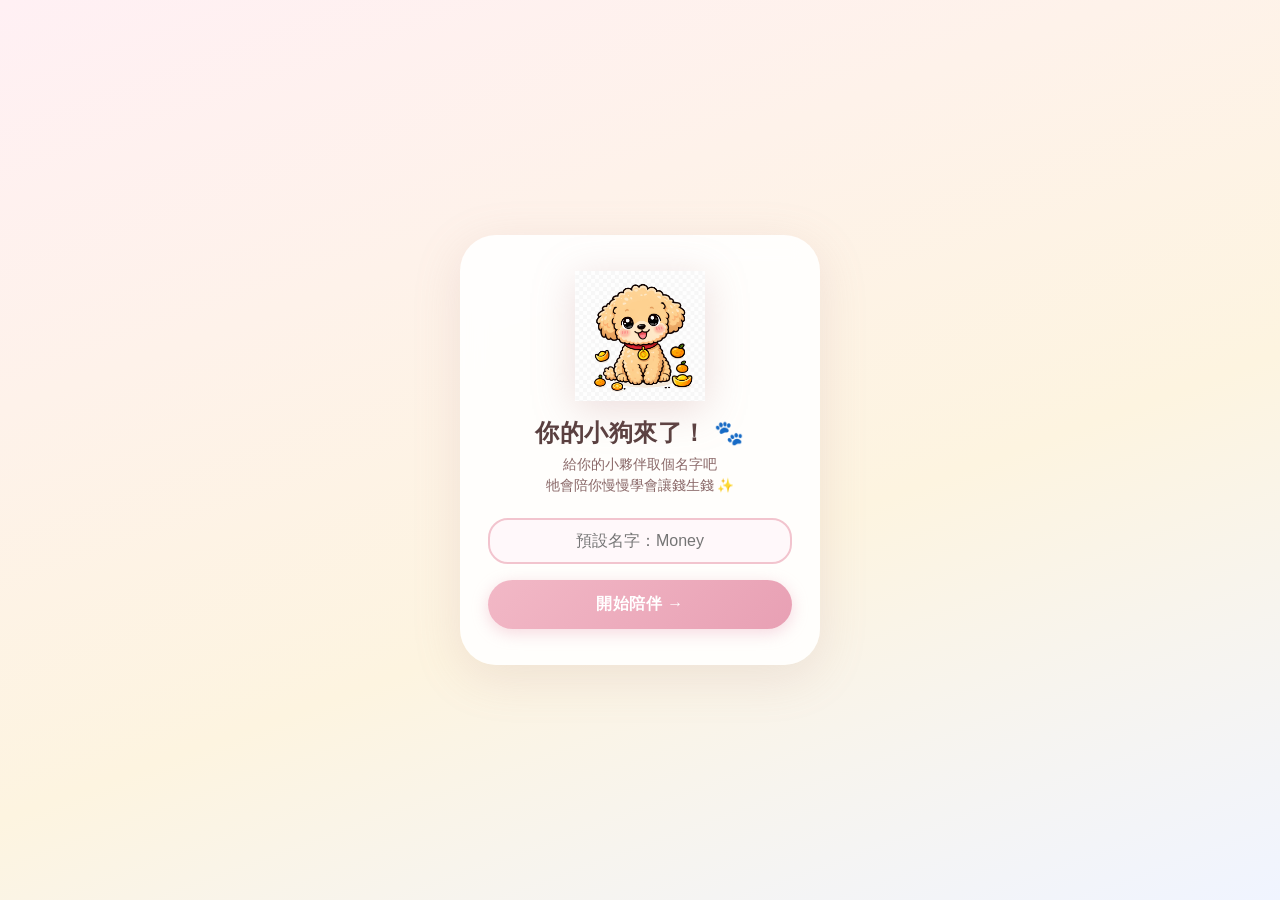
==== Money的小世界.html @ 31c74660 "Add files via upload" ====
<!DOCTYPE html>
<html lang="zh-TW">
<head>
<meta charset="UTF-8">
<meta name="viewport" content="width=device-width, initial-scale=1.0, maximum-scale=1.0, user-scalable=no">
<title>Money 的小世界 🐾</title>
<style>
/* ═══════════════════════════════════════════
   TOKENS & RESET
═══════════════════════════════════════════ */
:root {
  --cream:    #FDF8F2;
  --cream2:   #FAF0E6;
  --rose:     #F2C4CE;
  --rose2:    #E8A0B0;
  --peach:    #FFD4B8;
  --gold:     #F0C060;
  --gold2:    #D4A840;
  --sage:     #B8D4C0;
  --lavender: #D4C8E8;
  --text:     #5A4040;
  --text2:    #8A6868;
  --text3:    #B89898;
  --white:    #FFFFFF;
  --card:     rgba(255,255,255,0.88);
  --shadow:   rgba(180,140,140,0.18);
  --r-sm: 14px; --r-md: 20px; --r-lg: 28px; --r-xl: 36px;
}
*{box-sizing:border-box;margin:0;padding:0;-webkit-tap-highlight-color:transparent;}
html,body{width:100%;height:100%;overflow:hidden;font-family:-apple-system,"SF Pro Display","Noto Sans TC",sans-serif;}
body{background:var(--cream);color:var(--text);position:relative;}

/* ═══════════════════════════════════════════
   SCREENS
═══════════════════════════════════════════ */
.screen{position:fixed;inset:0;display:flex;flex-direction:column;align-items:center;transition:opacity .35s,transform .35s;z-index:1;}
.screen.hidden{opacity:0;pointer-events:none;transform:translateY(18px);}

/* ═══════════════════════════════════════════
   NAMING SCREEN
═══════════════════════════════════════════ */
#namingScreen{background:linear-gradient(160deg,#FFF0F4 0%,#FDF4E0 60%,#F0F4FF 100%);justify-content:center;padding:40px 32px;}
.naming-card{background:var(--card);border-radius:var(--r-xl);padding:36px 28px;width:100%;max-width:360px;text-align:center;box-shadow:0 12px 48px var(--shadow);backdrop-filter:blur(12px);}
.naming-dog{width:130px;height:130px;object-fit:contain;margin:0 auto 16px;display:block;filter:drop-shadow(0 8px 20px rgba(180,120,120,0.25));animation:float 3s ease-in-out infinite;}
.naming-title{font-size:1.5rem;font-weight:700;color:var(--text);letter-spacing:.5px;margin-bottom:6px;}
.naming-sub{font-size:.85rem;color:var(--text2);margin-bottom:22px;line-height:1.5;}
.naming-input{width:100%;border:2px solid var(--rose);border-radius:var(--r-md);padding:12px 18px;font-size:1rem;text-align:center;color:var(--text);background:#FFF8FA;outline:none;font-family:inherit;transition:border-color .2s;}
.naming-input:focus{border-color:var(--rose2);}
.naming-btn{margin-top:16px;width:100%;padding:14px;border-radius:var(--r-lg);background:linear-gradient(135deg,#F2B8C6,#E8A0B4);color:white;border:none;font-size:1rem;font-weight:600;cursor:pointer;letter-spacing:.5px;box-shadow:0 4px 16px rgba(232,160,180,.4);transition:transform .15s,box-shadow .15s;font-family:inherit;}
.naming-btn:active{transform:scale(.97);}

/* ═══════════════════════════════════════════
   MAIN SCREEN
═══════════════════════════════════════════ */
#mainScreen{background:transparent;}

/* Room background layers */
.room-bg{position:fixed;inset:0;z-index:0;transition:all 1.2s ease;}
.room-bg.room-default{background:linear-gradient(180deg,#FFE8F0 0%,#FFF0E8 35%,#EEE8F8 65%,#E8F0EE 100%);}
.room-bg.room-park{background:linear-gradient(180deg,#C8E8F8 0%,#D8F0D8 35%,#E8F4E0 65%,#C8E0B8 100%);}
.room-bg.room-beach{background:linear-gradient(180deg,#B8D8F0 0%,#D0E8F8 35%,#F0D8B8 65%,#E8C890 100%);}

/* Room decorations */
.room-deco{position:absolute;z-index:1;pointer-events:none;transition:opacity .6s;}

/* Top status bar */
.status-bar{position:relative;z-index:10;width:100%;padding:14px 18px 8px;display:flex;gap:8px;}
.stat-pill{flex:1;background:var(--card);border-radius:var(--r-md);padding:8px 10px;text-align:center;box-shadow:0 3px 14px var(--shadow);backdrop-filter:blur(10px);}
.stat-label{font-size:.6rem;color:var(--text3);letter-spacing:.5px;text-transform:uppercase;display:block;margin-bottom:2px;}
.stat-val{font-size:.95rem;font-weight:700;color:var(--text);display:block;transition:transform .3s;}
.stat-val.pop{animation:statpop .4s ease;}

/* Middle — pet area */
.pet-area{position:relative;z-index:5;flex:1;width:100%;display:flex;flex-direction:column;align-items:center;justify-content:flex-end;padding-bottom:20px;}

/* Room decorations shown in pet area */
.placed-item{position:absolute;font-size:2.2rem;pointer-events:none;transition:opacity .5s;opacity:0;}
.placed-item.visible{opacity:1;}

/* Pet container */
.pet-container{position:relative;cursor:pointer;}
.dog-shadow{width:100px;height:18px;background:radial-gradient(ellipse,rgba(160,100,100,.25) 0%,transparent 70%);border-radius:50%;margin:0 auto;transition:transform .4s;}
.dog-wrap{animation:float 3.2s ease-in-out infinite;}
.dog-wrap.jump{animation:jump .5s ease;}
.dog-wrap.shake{animation:wiggle .4s ease;}
.dog-img{width:160px;height:160px;object-fit:contain;display:block;filter:drop-shadow(0 4px 14px rgba(180,120,120,.2));}

/* Speech bubble */
.bubble{position:absolute;bottom:calc(100% + 14px);left:50%;transform:translateX(-50%);background:white;border:2px solid var(--rose);border-radius:18px 18px 18px 4px;padding:10px 14px;font-size:.78rem;color:var(--text);line-height:1.5;min-width:160px;max-width:240px;box-shadow:0 4px 18px var(--shadow);opacity:0;pointer-events:none;transition:opacity .25s,transform .25s;transform:translateX(-50%) translateY(6px);z-index:20;text-align:left;white-space:normal;}
.bubble.show{opacity:1;transform:translateX(-50%) translateY(0);}
.bubble::after{content:"";position:absolute;bottom:-9px;left:16px;border:8px solid transparent;border-top-color:var(--rose);}
.bubble::before{content:"";position:absolute;bottom:-6px;left:17px;border:7px solid transparent;border-top-color:white;z-index:1;}

/* Growth badge */
.growth-tag{background:linear-gradient(135deg,var(--rose),var(--peach));color:white;border-radius:30px;padding:4px 12px;font-size:.7rem;font-weight:600;margin-top:8px;box-shadow:0 2px 8px rgba(240,180,160,.4);}

/* Bottom nav */
.bottom-nav{position:relative;z-index:10;width:100%;padding:0 16px 20px;}
.nav-row{display:grid;grid-template-columns:repeat(4,1fr);gap:8px;}
.nav-btn{background:var(--card);border-radius:var(--r-md);padding:10px 6px;text-align:center;border:none;cursor:pointer;box-shadow:0 3px 14px var(--shadow);transition:transform .15s,background .15s;backdrop-filter:blur(10px);font-family:inherit;}
.nav-btn:active{transform:scale(.96);}
.nav-btn .n-icon{font-size:1.4rem;display:block;margin-bottom:3px;}
.nav-btn .n-label{font-size:.62rem;color:var(--text2);font-weight:500;letter-spacing:.3px;}

/* ═══════════════════════════════════════════
   OVERLAYS (shared)
═══════════════════════════════════════════ */
.overlay{position:fixed;inset:0;z-index:50;display:flex;flex-direction:column;align-items:center;justify-content:flex-end;pointer-events:none;opacity:0;transition:opacity .3s;}
.overlay.open{pointer-events:all;opacity:1;}
.overlay-backdrop{position:absolute;inset:0;background:rgba(80,50,50,.28);backdrop-filter:blur(3px);}
.overlay-sheet{position:relative;z-index:1;width:100%;max-width:480px;background:var(--cream);border-radius:28px 28px 0 0;padding:20px 20px 36px;max-height:88vh;overflow-y:auto;transform:translateY(40px);transition:transform .35s cubic-bezier(.34,1.56,.64,1);box-shadow:0 -8px 40px rgba(120,80,80,.18);}
.overlay.open .overlay-sheet{transform:translateY(0);}
.sheet-handle{width:38px;height:4px;background:rgba(160,120,120,.3);border-radius:2px;margin:0 auto 16px;}
.sheet-title{font-size:1.1rem;font-weight:700;color:var(--text);margin-bottom:14px;letter-spacing:.3px;}
.close-btn{position:absolute;top:18px;right:20px;background:rgba(160,120,120,.12);border:none;border-radius:50%;width:30px;height:30px;cursor:pointer;font-size:1rem;display:flex;align-items:center;justify-content:center;color:var(--text2);}

/* ═══════════════════════════════════════════
   MINIGAME OVERLAY
═══════════════════════════════════════════ */
#gameOverlay .overlay-sheet{background:linear-gradient(160deg,#FFF0F8,#FFF8F0);padding-bottom:40px;}
.game-canvas-wrap{position:relative;background:linear-gradient(180deg,#F8EEFF,#FFF4EC);border-radius:var(--r-lg);overflow:hidden;margin:0 auto;width:100%;max-width:340px;}
#gameCanvas{display:block;width:100%;border-radius:var(--r-lg);}
.game-meta{display:flex;justify-content:space-between;align-items:center;margin-bottom:12px;padding:0 4px;}
.game-timer{font-size:1.5rem;font-weight:800;color:var(--rose2);}
.game-score-label{font-size:.85rem;color:var(--text2);}
.game-score-val{font-size:1.4rem;font-weight:700;color:var(--gold2);}
.game-start-btn{margin-top:14px;width:100%;padding:13px;border-radius:var(--r-lg);background:linear-gradient(135deg,#F8B8D0,#F0A0C0);color:white;border:none;font-size:1rem;font-weight:600;cursor:pointer;font-family:inherit;box-shadow:0 4px 16px rgba(240,160,192,.4);transition:transform .15s;}
.game-start-btn:active{transform:scale(.97);}
.game-result{text-align:center;padding:16px;display:none;}
.game-result-icon{font-size:3rem;display:block;}
.game-result-title{font-size:1.2rem;font-weight:700;color:var(--text);margin:8px 0 4px;}
.game-result-coins{font-size:1rem;color:var(--gold2);font-weight:600;}
.game-result-btn{margin-top:14px;padding:12px 32px;border-radius:var(--r-lg);background:linear-gradient(135deg,var(--gold),var(--gold2));color:white;border:none;font-size:.95rem;font-weight:600;cursor:pointer;font-family:inherit;}

/* ═══════════════════════════════════════════
   BANK OVERLAY
═══════════════════════════════════════════ */
.bank-balance-card{background:linear-gradient(135deg,#F8D0E0,#F0C8D8);border-radius:var(--r-lg);padding:18px;margin-bottom:14px;text-align:center;}
.bank-balance-label{font-size:.75rem;color:rgba(255,255,255,.8);letter-spacing:.5px;margin-bottom:4px;}
.bank-balance-num{font-size:2rem;font-weight:800;color:white;}
.bank-interest-label{font-size:.72rem;color:rgba(255,255,255,.75);margin-top:4px;}
.bank-input-row{display:flex;gap:8px;margin-bottom:10px;}
.bank-input{flex:1;border:2px solid var(--rose);border-radius:var(--r-md);padding:10px 14px;font-size:1rem;color:var(--text);background:#FFF8FA;outline:none;font-family:inherit;}
.bank-action-row{display:grid;grid-template-columns:1fr 1fr;gap:8px;margin-bottom:14px;}
.bank-btn{padding:11px;border-radius:var(--r-md);border:none;font-size:.88rem;font-weight:600;cursor:pointer;font-family:inherit;transition:transform .15s;}
.bank-btn:active{transform:scale(.97);}
.bank-btn.deposit{background:linear-gradient(135deg,#C8E8C8,#A8D8A8);color:#3A6A3A;}
.bank-btn.withdraw{background:linear-gradient(135deg,#F8D8D0,#F0C0B8);color:#7A3A3A;}
.bank-record-title{font-size:.78rem;color:var(--text3);margin-bottom:8px;letter-spacing:.5px;}
.bank-record-item{background:var(--card);border-radius:var(--r-sm);padding:9px 12px;margin-bottom:6px;display:flex;justify-content:space-between;align-items:center;font-size:.8rem;}
.bank-record-type{color:var(--text2);display:flex;align-items:center;gap:5px;}
.bank-record-amt{font-weight:700;}
.bank-record-amt.pos{color:#5A9A5A;}
.bank-record-amt.neg{color:#C06060;}
.bank-hint{background:linear-gradient(135deg,#FFF4D0,#FFECC0);border-radius:var(--r-md);padding:12px 14px;font-size:.75rem;color:#7A6030;line-height:1.6;margin-top:10px;}

/* ═══════════════════════════════════════════
   INTERACT OVERLAY
═══════════════════════════════════════════ */
.interact-grid{display:grid;grid-template-columns:repeat(3,1fr);gap:10px;margin-bottom:14px;}
.interact-card{background:var(--card);border-radius:var(--r-md);padding:14px 8px;text-align:center;cursor:pointer;border:2px solid transparent;transition:all .2s;box-shadow:0 3px 12px var(--shadow);}
.interact-card:active{transform:scale(.96);}
.interact-card.active{border-color:var(--rose);background:#FFF4F8;}
.interact-icon{font-size:1.8rem;display:block;margin-bottom:5px;}
.interact-name{font-size:.75rem;font-weight:600;color:var(--text);display:block;}
.interact-cost{font-size:.65rem;color:var(--text3);margin-top:2px;display:block;}
.pet-mood-bar{background:rgba(160,120,120,.1);border-radius:30px;height:8px;overflow:hidden;margin:8px 0;}
.pet-mood-fill{height:100%;background:linear-gradient(90deg,var(--rose),var(--peach));border-radius:30px;transition:width .6s cubic-bezier(.34,1.56,.64,1);}

/* ═══════════════════════════════════════════
   SHOP OVERLAY
═══════════════════════════════════════════ */
.shop-tabs{display:flex;gap:6px;margin-bottom:14px;overflow-x:auto;padding-bottom:2px;}
.shop-tab{padding:7px 14px;border-radius:30px;border:none;font-size:.78rem;font-weight:600;cursor:pointer;white-space:nowrap;font-family:inherit;transition:all .2s;}
.shop-tab.active{background:linear-gradient(135deg,var(--rose),var(--rose2));color:white;box-shadow:0 3px 10px rgba(232,160,176,.4);}
.shop-tab:not(.active){background:var(--card);color:var(--text2);}
.shop-grid{display:grid;grid-template-columns:repeat(3,1fr);gap:8px;}
.shop-item{background:var(--card);border-radius:var(--r-md);padding:12px 8px;text-align:center;cursor:pointer;border:2px solid transparent;box-shadow:0 3px 12px var(--shadow);transition:all .2s;position:relative;}
.shop-item:active{transform:scale(.96);}
.shop-item.owned{border-color:var(--sage);opacity:.75;cursor:default;}
.shop-item.locked{opacity:.45;cursor:not-allowed;}
.shop-item-icon{font-size:1.8rem;display:block;margin-bottom:4px;}
.shop-item-name{font-size:.7rem;font-weight:600;color:var(--text);display:block;line-height:1.3;margin-bottom:3px;}
.shop-item-price{font-size:.65rem;color:var(--gold2);font-weight:700;display:block;}
.shop-item-badge{position:absolute;top:4px;right:4px;background:var(--sage);color:white;border-radius:8px;padding:1px 5px;font-size:.55rem;font-weight:700;}
.shop-item-lock{position:absolute;top:4px;right:4px;font-size:.75rem;}
.shop-owned-label{font-size:.6rem;color:var(--text3);}

/* ═══════════════════════════════════════════
   TOAST
═══════════════════════════════════════════ */
.toast{position:fixed;top:80px;left:50%;transform:translateX(-50%) translateY(-20px);background:rgba(60,40,40,.85);color:white;border-radius:30px;padding:9px 22px;font-size:.8rem;opacity:0;transition:all .3s;z-index:200;pointer-events:none;white-space:nowrap;backdrop-filter:blur(8px);}
.toast.show{opacity:1;transform:translateX(-50%) translateY(0);}

/* Float coin */
.float-coin{position:fixed;pointer-events:none;font-weight:700;font-size:1rem;color:var(--gold2);z-index:300;animation:coinrise 1.3s ease forwards;}
@keyframes coinrise{0%{opacity:1;transform:translateY(0) scale(1)}100%{opacity:0;transform:translateY(-70px) scale(.7)}}

/* ═══════════════════════════════════════════
   ANIMATIONS
═══════════════════════════════════════════ */
@keyframes float{0%,100%{transform:translateY(0)}50%{transform:translateY(-9px)}}
@keyframes jump{0%{transform:translateY(0) scale(1)}30%{transform:translateY(-22px) scale(1.06,.96)}60%{transform:translateY(4px) scale(.96,1.04)}100%{transform:translateY(0) scale(1)}}
@keyframes wiggle{0%,100%{transform:rotate(0)}25%{transform:rotate(-7deg)}75%{transform:rotate(7deg)}}
@keyframes statpop{0%,100%{transform:scale(1)}40%{transform:scale(1.3)}}
@keyframes shimmer{0%{background-position:-200px 0}100%{background-position:200px 0}}

/* ═══════════════════════════════════════════
   GROWTH STAGE OVERLAYS (visual filters)
═══════════════════════════════════════════ */
.dog-img.stage1{}
.dog-img.stage2{filter:drop-shadow(0 4px 14px rgba(180,120,120,.2)) brightness(1.04);}
.dog-img.stage3{filter:drop-shadow(0 4px 18px rgba(220,160,180,.35)) brightness(1.06);}
.dog-img.stage4{filter:drop-shadow(0 4px 22px rgba(240,180,120,.45)) brightness(1.08) saturate(1.1);}

/* Accessories overlay on dog */
.dog-accessory{position:absolute;pointer-events:none;font-size:1.5rem;top:-12px;left:50%;transform:translateX(-50%);}
.dog-necklace{position:absolute;bottom:52px;left:50%;transform:translateX(-50%);pointer-events:none;font-size:1rem;}
</style>
</head>
<body>

<!-- ═══════════ NAMING SCREEN ═══════════ -->
<div class="screen" id="namingScreen">
  <div class="naming-card">
    <img class="naming-dog" id="namingDog" src="[data-uri]" alt="小狗">
    <div class="naming-title">你的小狗來了！ 🐾</div>
    <div class="naming-sub">給你的小夥伴取個名字吧<br>牠會陪你慢慢學會讓錢生錢 ✨</div>
    <input class="naming-input" id="nameInput" placeholder="預設名字：Money" maxlength="8">
    <button class="naming-btn" onclick="startGame()">開始陪伴 →</button>
  </div>
</div>

<!-- ═══════════ MAIN SCREEN ═══════════ -->
<div class="screen hidden" id="mainScreen">
  <!-- Room -->
  <div class="room-bg room-default" id="roomBg"></div>

  <!-- Placed decorations -->
  <div class="placed-item" id="deco-bed" style="bottom:120px;left:18px;font-size:2.4rem;">🛏</div>
  <div class="placed-item" id="deco-plant" style="bottom:118px;right:20px;font-size:2.2rem;">🌿</div>
  <div class="placed-item" id="deco-lamp" style="bottom:118px;right:60px;font-size:2rem;">🪔</div>
  <div class="placed-item" id="deco-rug" style="bottom:108px;left:50%;transform:translateX(-50%);font-size:2.5rem;">🟤</div>
  <div class="placed-item" id="deco-star" style="top:120px;right:20px;font-size:1.5rem;">⭐</div>

  <!-- Status bar -->
  <div class="status-bar">
    <div class="stat-pill">
      <span class="stat-label">💰 金幣</span>
      <span class="stat-val" id="coinsDisp">0</span>
    </div>
    <div class="stat-pill">
      <span class="stat-label">🏦 存款</span>
      <span class="stat-val" id="bankDisp">0</span>
    </div>
    <div class="stat-pill">
      <span class="stat-label">📅 第幾天</span>
      <span class="stat-val" id="dayDisp">1</span>
    </div>
  </div>

  <!-- Pet area -->
  <div class="pet-area">
    <div class="pet-container" id="petContainer" onclick="petTap()">
      <!-- Accessories -->
      <div class="dog-accessory" id="dogAccessory" style="display:none;"></div>
      <div class="dog-necklace" id="dogNecklace" style="display:none;"></div>
      <!-- Dog -->
      <div class="dog-wrap" id="dogWrap">
        <img class="dog-img stage1" id="dogImg" src="[data-uri]" alt="Money">
      </div>
      <div class="dog-shadow" id="dogShadow"></div>
      <!-- Bubble -->
      <div class="bubble" id="bubble"></div>
    </div>
    <!-- Growth tag -->
    <div class="growth-tag" id="growthTag">幼犬期 · Day 1</div>
  </div>

  <!-- Bottom nav -->
  <div class="bottom-nav">
    <div class="nav-row">
      <button class="nav-btn" onclick="openGame()">
        <span class="n-icon">🧱</span>
        <span class="n-label">搬磚賺錢</span>
      </button>
      <button class="nav-btn" onclick="openBank()">
        <span class="n-icon">🏦</span>
        <span class="n-label">錢寶寶銀行</span>
      </button>
      <button class="nav-btn" onclick="openInteract()">
        <span class="n-icon">🎀</span>
        <span class="n-label">互動</span>
      </button>
      <button class="nav-btn" onclick="openShop()">
        <span class="n-icon">🛍</span>
        <span class="n-label">商店</span>
      </button>
    </div>
  </div>
</div>

<!-- ═══════════ TOAST ═══════════ -->
<div class="toast" id="toast"></div>

<!-- ═══════════════════════════════════════════
     MINIGAME OVERLAY
═══════════════════════════════════════════ -->
<div class="overlay" id="gameOverlay">
  <div class="overlay-backdrop" onclick="closeOverlay('gameOverlay')"></div>
  <div class="overlay-sheet">
    <div class="sheet-handle"></div>
    <button class="close-btn" onclick="closeOverlay('gameOverlay')">✕</button>
    <div class="sheet-title">🧱 搬磚賺錢</div>
    <p style="font-size:.78rem;color:var(--text2);margin-bottom:12px;">點擊掉落的金幣，20秒內盡量多收集！<br>這代表你的主動收入 💪</p>
    <div class="game-meta">
      <div>
        <div style="font-size:.65rem;color:var(--text3)">倒計時</div>
        <div class="game-timer" id="gameTimer">20</div>
      </div>
      <div style="text-align:right">
        <div class="game-score-label">收集金幣</div>
        <div class="game-score-val" id="gameScore">0</div>
      </div>
    </div>
    <div class="game-canvas-wrap">
      <canvas id="gameCanvas" width="340" height="240"></canvas>
    </div>
    <div class="game-result" id="gameResult">
      <span class="game-result-icon">🎉</span>
      <div class="game-result-title" id="gameResultTitle">搬磚完成！</div>
      <div class="game-result-coins" id="gameResultCoins">+0 金幣</div>
      <button class="game-result-btn" onclick="closeGame()">收下啦 ✨</button>
    </div>
    <button class="game-start-btn" id="gameStartBtn" onclick="startMiniGame()">開始搬磚 →</button>
  </div>
</div>

<!-- ═══════════════════════════════════════════
     BANK OVERLAY
═══════════════════════════════════════════ -->
<div class="overlay" id="bankOverlay">
  <div class="overlay-backdrop" onclick="closeOverlay('bankOverlay')"></div>
  <div class="overlay-sheet">
    <div class="sheet-handle"></div>
    <button class="close-btn" onclick="closeOverlay('bankOverlay')">✕</button>
    <div class="sheet-title">🏦 錢寶寶銀行</div>
    <div class="bank-balance-card">
      <div class="bank-balance-label">📊 存款餘額</div>
      <div class="bank-balance-num" id="bankBalanceDisp">0</div>
      <div class="bank-interest-label" id="bankInterestLabel">每日 10:00 發放 2% 利息</div>
    </div>
    <div class="bank-input-row">
      <input class="bank-input" id="bankAmtInput" type="number" placeholder="輸入金額" min="1">
    </div>
    <div class="bank-action-row">
      <button class="bank-btn deposit" onclick="doDeposit()">💚 存入</button>
      <button class="bank-btn withdraw" onclick="doWithdraw()">🔴 提款</button>
    </div>
    <div class="bank-record-title">📋 交易紀錄</div>
    <div id="bankRecords"></div>
    <div class="bank-hint">💡 存進來的錢，每天早上會偷偷長大一點點。<br>不用做什麼，只要放著就好～ 這就是「被動收入」的力量 🌱</div>
  </div>
</div>

<!-- ═══════════════════════════════════════════
     INTERACT OVERLAY
═══════════════════════════════════════════ -->
<div class="overlay" id="interactOverlay">
  <div class="overlay-backdrop" onclick="closeOverlay('interactOverlay')"></div>
  <div class="overlay-sheet">
    <div class="sheet-handle"></div>
    <button class="close-btn" onclick="closeOverlay('interactOverlay')">✕</button>
    <div class="sheet-title" id="interactTitle">🎀 和 Money 互動</div>
    <div style="font-size:.75rem;color:var(--text2);margin-bottom:10px;">心情值</div>
    <div class="pet-mood-bar"><div class="pet-mood-fill" id="moodFill" style="width:60%"></div></div>
    <div style="font-size:.7rem;color:var(--text3);margin-bottom:14px;" id="moodLabel">心情還不錯 😊</div>
    <div class="interact-grid">
      <div class="interact-card" onclick="doFeed()">
        <span class="interact-icon">🍖</span>
        <span class="interact-name">餵食</span>
        <span class="interact-cost">消耗 20 金幣</span>
      </div>
      <div class="interact-card" onclick="doWalk()">
        <span class="interact-icon">🌸</span>
        <span class="interact-name">散步</span>
        <span class="interact-cost">免費</span>
      </div>
      <div class="interact-card" onclick="doChat()">
        <span class="interact-icon">💬</span>
        <span class="interact-name">聊天</span>
        <span class="interact-cost">免費</span>
      </div>
    </div>
    <div id="interactMsg" style="background:var(--card);border-radius:var(--r-md);padding:12px 14px;font-size:.8rem;color:var(--text);line-height:1.6;min-height:50px;box-shadow:0 2px 10px var(--shadow);display:none;"></div>
  </div>
</div>

<!-- ═══════════════════════════════════════════
     SHOP OVERLAY
═══════════════════════════════════════════ -->
<div class="overlay" id="shopOverlay">
  <div class="overlay-backdrop" onclick="closeOverlay('shopOverlay')"></div>
  <div class="overlay-sheet">
    <div class="sheet-handle"></div>
    <button class="close-btn" onclick="closeOverlay('shopOverlay')">✕</button>
    <div class="sheet-title">🛍 小商店</div>
    <div class="shop-tabs">
      <button class="shop-tab active" onclick="switchTab(this,'accessory')">👗 換裝</button>
      <button class="shop-tab" onclick="switchTab(this,'room')">🏠 房間</button>
      <button class="shop-tab" onclick="switchTab(this,'home')">✈️ 搬家</button>
    </div>
    <div class="shop-grid" id="shopGrid"></div>
  </div>
</div>

<script>
/* ═══════════════════════════════════════════
   GAME STATE
═══════════════════════════════════════════ */
const G = {
  dogName: "Money",
  coins: 80,
  bankBalance: 0,
  mood: 60,
  startDate: null,   // ISO string
  lastLoginDate: null,
  lastInterestDate: null,
  day: 1,
  stage: 1,          // 1-4
  owned: [],         // shop item IDs
  bankRecords: [],
  roomType: "default", // default/park/beach
  equippedAccessory: null,
  equippedNecklace: null,
};

/* ═══════════════════════════════════════════
   PERSISTENCE
═══════════════════════════════════════════ */
function saveG(){try{localStorage.setItem("mgame_v2",JSON.stringify(G));}catch(e){}}
function loadG(){
  try{
    const d=localStorage.getItem("mgame_v2");
    if(d){const o=JSON.parse(d);Object.assign(G,o);}
  }catch(e){}
}

/* ═══════════════════════════════════════════
   SHOP CATALOG
═══════════════════════════════════════════ */
const SHOP = {
  accessory:[
    {id:"bow",icon:"🎀",name:"甜心蝴蝶結",price:60,type:"accessory",effect:"bow",unlockDay:1},
    {id:"crown",icon:"👑",name:"小皇冠",price:150,type:"accessory",effect:"crown",unlockDay:8},
    {id:"glasses",icon:"🕶",name:"時尚眼鏡",price:120,type:"accessory",effect:"glasses",unlockDay:5},
    {id:"hat",icon:"🎩",name:"魔術禮帽",price:180,type:"accessory",effect:"hat",unlockDay:15},
    {id:"flower",icon:"🌸",name:"粉花頭飾",price:90,type:"accessory",effect:"flower",unlockDay:3},
    {id:"star_head",icon:"⭐",name:"星星髮夾",price:70,type:"accessory",effect:"star",unlockDay:1},
  ],
  room:[
    {id:"bed",icon:"🛏",name:"絨毛小床",price:80,type:"room",effect:"bed",unlockDay:1},
    {id:"plant",icon:"🌿",name:"療癒綠植",price:50,type:"room",effect:"plant",unlockDay:1},
    {id:"lamp",icon:"🪔",name:"暖光立燈",price:90,type:"room",effect:"lamp",unlockDay:3},
    {id:"rug",icon:"🟤",name:"圓形地毯",price:70,type:"room",effect:"rug",unlockDay:1},
    {id:"mirror",icon:"🪞",name:"梳妝鏡",price:130,type:"room",effect:"mirror",unlockDay:8},
    {id:"necklace",icon:"📿",name:"珍珠項鍊",price:200,type:"necklace",effect:"necklace",unlockDay:16},
  ],
  home:[
    {id:"park",icon:"🌳",name:"搬去公園旁",price:300,type:"home",effect:"park",unlockDay:10},
    {id:"beach",icon:"🏖",name:"搬去海邊",price:500,type:"home",effect:"beach",unlockDay:20},
    {id:"stars",icon:"🌌",name:"星空閣樓",price:800,type:"home",effect:"stars",unlockDay:25},
  ]
};

/* ═══════════════════════════════════════════
   DIALOGUE SYSTEM
═══════════════════════════════════════════ */
const DIALOGUES = {
  tap:{
    stage1:["汪！你回來啦 🐾","今天有沒有認真存錢呀？","陪我玩一下嘛～","你摸我頭！我超開心的啦！","我好想出去散步…","你今天心情好嗎？"],
    stage2:["我長大了一點耶，有沒有覺得我帥了？","存進銀行的錢，我會幫你看守 🏦","汪！搬磚不辛苦嗎，休息一下吧～","你知道嗎，錢放著不動會變少，但存進銀行會變多哦 🌱","我今天數了三遍你的金幣，還是好少啦（傲嬌）"],
    stage3:["主人～你今天看起來好漂亮！","認識你以來，我長大好多了 ✨","存款有長大嗎？有的話給我一個親親！","我發現，存一點點，每天都會多一點點，超神奇的！","你是最好的主人 💕"],
    stage4:["我養成啦！謝謝你陪伴我 🌟","你有沒有感覺到，存款越來越多，心也越來越安穩？","這一個月，你做到了！💪","我們的小世界越來越漂亮了呢～","就算不工作，銀行裡的錢也在偷偷長大，神奇吧？"]
  },
  morning:["早安～今天也要好好存錢哦 ☀️","今天是新的一天，繼續加油！"],
  noon:["下午好！要不要來搬磚賺點零花錢？🌤","中午啦，記得吃飯，也記得存錢哦～"],
  evening:["辛苦了，今天賺到了什麼嗎？🌙","晚上啦，檢查一下銀行餘額睡得更安心 💤"],
  moodHigh:["最近心情超好的！因為主人對我很好 💕","感覺被愛著的感覺真好 🐾"],
  moodLow:["…我有點想吃東西 😢","陪我玩一下嘛，心情不太好…"],
  hasBank:["主人把錢存銀行了！好棒 🥳","你知道嗎，銀行裡的錢每天都在幫你工作 🌱"],
  noBank:["錢放口袋會不小心花掉哦，存銀行吧～","主人，試試看存一點到銀行？"],
  justInterest:["啊！利息發放啦！小小的幸福感 🎉","今天的利息，你有感覺到嗎？這就是被動收入 ✨"],
  walk:{
    default:["（和主人一起在家溜噠噠）汪汪！","我們散步吧～"],
    park:["公園的空氣真好聞！🌳","這棵樹好高！我想爬上去！","公園裡有好多朋友可以認識～"],
    beach:["海浪聲好舒服哦 🌊","我喜歡踩沙子的感覺～","聽說住在海邊，心情會特別好！"]
  },
  feed:["謝謝主人！肉骨頭最好吃了！😋","嗚嗚嗚好好吃！愛你！","吃飽了，幸福感 MAX！🥰"],
  chat:{
    stage1:["主人，你聽過「複利」嗎？就是利息的利息！","每天存一點點，時間久了會很多很多 🌱"],
    stage2:["我覺得存錢不是為了省，而是為了讓以後的我們更輕鬆 💕","銀行每天發利息，就像有人幫你工作一樣～"],
    stage3:["你有想過，退休後要怎麼生活嗎？現在存的錢，就是未來的底氣 ✨","被動收入就是：不用每天上班，錢也會自己進來。我們一起努力！"],
    stage4:["這一個月你體驗到了吧？小小的決定，慢慢改變大大的生活 🌸","理財不是壓抑，而是讓現在的我，照顧好未來的自己 💪"]
  }
};

function getSaying(context="tap"){
  const h=new Date().getHours();
  const timeKey = h<12?"morning":h<18?"noon":"evening";
  let pool=[];
  if(context==="tap"){
    const stageKey="stage"+G.stage;
    pool=DIALOGUES.tap[stageKey]||DIALOGUES.tap.stage1;
    if(G.mood>75) pool=[...pool,...DIALOGUES.moodHigh];
    if(G.mood<35) pool=[...pool,...DIALOGUES.moodLow];
    if(G.bankBalance>50) pool=[...pool,...DIALOGUES.hasBank];
    if(G.bankBalance===0) pool=[...pool,...DIALOGUES.noBank];
  }else if(context==="walk"){
    pool=DIALOGUES.walk[G.roomType]||DIALOGUES.walk.default;
    pool=[...pool,...DIALOGUES.walk.default];
  }else if(context==="feed"){
    pool=DIALOGUES.feed;
  }else if(context==="chat"){
    pool=DIALOGUES.chat["stage"+G.stage]||DIALOGUES.chat.stage1;
  }else if(context==="morning_greet"){
    pool=[...(DIALOGUES[timeKey]||[])];
    if(G.bankBalance>0) pool=[...pool,...DIALOGUES.hasBank];
  }
  return pool[Math.floor(Math.random()*pool.length)]||"汪！";
}

/* ═══════════════════════════════════════════
   DAY / STAGE LOGIC
═══════════════════════════════════════════ */
function calcDay(){
  if(!G.startDate) return 1;
  const start=new Date(G.startDate);
  const now=new Date();
  const diff=Math.floor((now-start)/(1000*60*60*24));
  return Math.max(1, diff+1);
}

function calcStage(day){
  if(day<=7) return 1;
  if(day<=15) return 2;
  if(day<=23) return 3;
  return 4;
}

const STAGE_LABELS=["幼犬期","成長期","精緻期","成熟期"];

function checkDailyLogin(){
  const today=new Date().toDateString();
  if(G.lastLoginDate!==today){
    G.lastLoginDate=today;
    G.day=calcDay();
    const newStage=calcStage(G.day);
    if(newStage>G.stage){
      G.stage=newStage;
      setTimeout(()=>showStageUp(newStage),800);
    }
    // Daily bonus
    const bonus=20+G.stage*10;
    G.coins+=bonus;
    saveG();
    setTimeout(()=>{
      showToast("🌅 每日登入獎勵 +"+bonus+" 金幣！");
      showBubble(getSaying("morning_greet"),3000);
    },600);
  }
}

function checkInterest(){
  const now=new Date();
  const todayKey=now.toDateString()+":"+now.getHours();
  if(G.lastInterestDate!==todayKey && now.getHours()>=10 && G.bankBalance>0){
    G.lastInterestDate=todayKey;
    const interest=Math.floor(G.bankBalance*0.02);
    if(interest>0){
      G.bankBalance+=interest;
      G.coins+=interest;
      G.bankRecords.unshift({type:"interest",amt:interest,time:now.toLocaleTimeString("zh-TW",{hour:"2-digit",minute:"2-digit"})});
      if(G.bankRecords.length>20) G.bankRecords.pop();
      saveG();
      setTimeout(()=>{
        showToast("🎉 利息發放 +"+interest+" 金幣！");
        showBubble(DIALOGUES.justInterest[0],3000);
      },1200);
    }
  }
}

/* ═══════════════════════════════════════════
   INIT
═══════════════════════════════════════════ */
window.addEventListener("load",()=>{
  loadG();
  // Inject dog images
  const dogB64="[data-uri]";
  document.querySelectorAll("#namingDog,#dogImg").forEach(el=>el.src=dogB64);

  if(!G.startDate){
    // First time: show naming screen
    document.getElementById("namingScreen").classList.remove("hidden");
    document.getElementById("mainScreen").classList.add("hidden");
  } else {
    document.getElementById("namingScreen").classList.add("hidden");
    document.getElementById("mainScreen").classList.remove("hidden");
    checkDailyLogin();
    checkInterest();
    applyAllVisuals();
    updateHUD();
  }
});

function startGame(){
  const n=document.getElementById("nameInput").value.trim();
  G.dogName = n || "Money";
  G.startDate = new Date().toISOString();
  G.lastLoginDate = new Date().toDateString();
  G.day=1; G.stage=1; G.coins=80; G.bankBalance=0; G.mood=60;
  G.owned=[]; G.bankRecords=[]; G.roomType="default";
  G.equippedAccessory=null; G.equippedNecklace=null;
  saveG();
  document.getElementById("namingScreen").classList.add("hidden");
  document.getElementById("mainScreen").classList.remove("hidden");
  applyAllVisuals();
  updateHUD();
  setTimeout(()=>showBubble("汪！我是 "+G.dogName+"！以後請多關照 🐾",3000),500);
}

/* ═══════════════════════════════════════════
   VISUALS
═══════════════════════════════════════════ */
function applyAllVisuals(){
  // Room bg
  const bg=document.getElementById("roomBg");
  bg.className="room-bg room-"+G.roomType;
  // Dog stage
  const dog=document.getElementById("dogImg");
  dog.className="dog-img stage"+G.stage;
  // Decorations
  const decoMap={bed:"deco-bed",plant:"deco-plant",lamp:"deco-lamp",rug:"deco-rug"};
  G.owned.forEach(id=>{
    const el=document.getElementById("deco-"+id);
    if(el) el.classList.add("visible");
  });
  // Accessories
  const acc=document.getElementById("dogAccessory");
  const neck=document.getElementById("dogNecklace");
  if(G.equippedAccessory){
    const item=findShopItem(G.equippedAccessory);
    if(item){acc.textContent=item.icon;acc.style.display="block";}
  } else { acc.style.display="none"; }
  if(G.equippedNecklace){
    const item=findShopItem(G.equippedNecklace);
    if(item){neck.textContent=item.icon;neck.style.display="block";}
  } else { neck.style.display="none"; }
}

function findShopItem(id){
  for(const cat of Object.values(SHOP)){
    const f=cat.find(i=>i.id===id);
    if(f) return f;
  }
  return null;
}

/* ═══════════════════════════════════════════
   HUD
═══════════════════════════════════════════ */
function updateHUD(){
  setVal("coinsDisp",G.coins);
  setVal("bankDisp",G.bankBalance);
  setVal("dayDisp","D"+G.day);
  const stageName=STAGE_LABELS[G.stage-1]||"幼犬期";
  document.getElementById("growthTag").textContent=stageName+" · Day "+G.day;
  document.getElementById("interactTitle").textContent="🎀 和 "+G.dogName+" 互動";
  // Mood
  const moodPct=Math.max(0,Math.min(100,G.mood));
  document.getElementById("moodFill").style.width=moodPct+"%";
  document.getElementById("moodLabel").textContent=
    moodPct>75?"心情超好 😊":moodPct>45?"心情還不錯 🐾":moodPct>20?"有點想吃東西 😕":"好難過，陪陪我吧 😢";
  // Bank display
  document.getElementById("bankBalanceDisp").textContent=G.bankBalance;
  renderBankRecords();
}

function setVal(id,v){
  const el=document.getElementById(id);
  if(!el) return;
  el.textContent=v;
  el.classList.remove("pop");
  void el.offsetWidth;
  el.classList.add("pop");
}

/* ═══════════════════════════════════════════
   PET TAP
═══════════════════════════════════════════ */
function petTap(){
  const wrap=document.getElementById("dogWrap");
  wrap.classList.remove("jump","shake");
  void wrap.offsetWidth;
  wrap.classList.add("jump");
  setTimeout(()=>wrap.classList.remove("jump"),500);
  showBubble(getSaying("tap"),3000);
  G.mood=Math.min(100,G.mood+2);
  saveG(); updateHUD();
}

function showBubble(text,duration=2500){
  const b=document.getElementById("bubble");
  b.textContent=text;
  b.classList.add("show");
  clearTimeout(window._bubbleTimer);
  window._bubbleTimer=setTimeout(()=>b.classList.remove("show"),duration);
}

/* ═══════════════════════════════════════════
   TOAST & FLOAT
═══════════════════════════════════════════ */
let _toastTimer;
function showToast(msg){
  const t=document.getElementById("toast");
  t.textContent=msg; t.classList.add("show");
  clearTimeout(_toastTimer);
  _toastTimer=setTimeout(()=>t.classList.remove("show"),2400);
}

function floatCoin(text,x,y){
  const el=document.createElement("div");
  el.className="float-coin"; el.textContent=text;
  el.style.left=x+"px"; el.style.top=y+"px";
  document.body.appendChild(el);
  setTimeout(()=>el.remove(),1400);
}

/* ═══════════════════════════════════════════
   OVERLAY CONTROL
═══════════════════════════════════════════ */
function openOverlay(id){document.getElementById(id).classList.add("open");}
function closeOverlay(id){document.getElementById(id).classList.remove("open");}
function openBank(){openOverlay("bankOverlay");updateHUD();}
function openInteract(){openOverlay("interactOverlay");updateHUD();}
function openShop(){openOverlay("shopOverlay");renderShop("accessory");}
function openGame(){openOverlay("gameOverlay");resetGame();}

/* ═══════════════════════════════════════════
   BANK
═══════════════════════════════════════════ */
function doDeposit(){
  const amt=parseInt(document.getElementById("bankAmtInput").value);
  if(!amt||amt<1){showToast("請輸入正確金額");return;}
  if(amt>G.coins){showToast("金幣不足！現有 "+G.coins+" 金幣");return;}
  G.coins-=amt; G.bankBalance+=amt;
  G.bankRecords.unshift({type:"deposit",amt,time:new Date().toLocaleTimeString("zh-TW",{hour:"2-digit",minute:"2-digit"})});
  if(G.bankRecords.length>20) G.bankRecords.pop();
  document.getElementById("bankAmtInput").value="";
  saveG(); updateHUD();
  showToast("💚 成功存入 "+amt+" 金幣！");
  showBubble("太棒了！錢放銀行會幫你長大哦 🌱",2500);
}

function doWithdraw(){
  const amt=parseInt(document.getElementById("bankAmtInput").value);
  if(!amt||amt<1){showToast("請輸入正確金額");return;}
  if(amt>G.bankBalance){showToast("存款不足！現有 "+G.bankBalance+" 金幣");return;}
  G.coins+=amt; G.bankBalance-=amt;
  G.bankRecords.unshift({type:"withdraw",amt,time:new Date().toLocaleTimeString("zh-TW",{hour:"2-digit",minute:"2-digit"})});
  if(G.bankRecords.length>20) G.bankRecords.pop();
  document.getElementById("bankAmtInput").value="";
  saveG(); updateHUD();
  showToast("🔴 提款 "+amt+" 金幣");
}

function renderBankRecords(){
  const el=document.getElementById("bankRecords");
  if(!G.bankRecords.length){el.innerHTML='<div style="font-size:.75rem;color:var(--text3);text-align:center;padding:10px">暫無紀錄</div>';return;}
  el.innerHTML=G.bankRecords.slice(0,8).map(r=>{
    const icon=r.type==="deposit"?"💚":r.type==="withdraw"?"🔴":"✨";
    const label=r.type==="deposit"?"存入":r.type==="withdraw"?"提款":"利息";
    const cls=r.type==="withdraw"?"neg":"pos";
    const prefix=r.type==="withdraw"?"-":"+";
    return `<div class="bank-record-item">
      <div class="bank-record-type">${icon} ${label} <span style="color:var(--text3);font-size:.7rem">${r.time}</span></div>
      <div class="bank-record-amt ${cls}">${prefix}${r.amt}</div>
    </div>`;
  }).join("");
}

/* ═══════════════════════════════════════════
   INTERACT
═══════════════════════════════════════════ */
function doFeed(){
  if(G.coins<20){showToast("金幣不足，需要 20 金幣");return;}
  G.coins-=20; G.mood=Math.min(100,G.mood+20);
  saveG(); updateHUD();
  const msg=getSaying("feed");
  showMsg(msg);
  const wrap=document.getElementById("dogWrap");
  wrap.classList.remove("shake"); void wrap.offsetWidth; wrap.classList.add("shake");
  showToast("🍖 餵食成功！心情 +20");
}

function doWalk(){
  G.mood=Math.min(100,G.mood+15);
  saveG(); updateHUD();
  showMsg(getSaying("walk"));
  showToast("🌸 散步回來了！心情 +15");
}

function doChat(){
  showMsg(getSaying("chat"));
}

function showMsg(text){
  const el=document.getElementById("interactMsg");
  el.textContent=text; el.style.display="block";
  el.style.animation="none"; void el.offsetWidth;
}

/* ═══════════════════════════════════════════
   SHOP
═══════════════════════════════════════════ */
let _shopTab="accessory";

function switchTab(btn,tab){
  document.querySelectorAll(".shop-tab").forEach(b=>b.classList.remove("active"));
  btn.classList.add("active");
  renderShop(tab);
}

function renderShop(tab){
  _shopTab=tab;
  const items=SHOP[tab]||[];
  const grid=document.getElementById("shopGrid");
  grid.innerHTML=items.map(item=>{
    const owned=G.owned.includes(item.id);
    const locked=G.day<item.unlockDay;
    let badge="", lockEl="";
    if(owned) badge=`<div class="shop-item-badge">已擁有</div>`;
    if(locked) lockEl=`<div class="shop-item-lock">🔒</div>`;
    const cls="shop-item"+(owned?" owned":"")+(locked?" locked":"");
    const priceEl=locked?`<span class="shop-item-price" style="color:var(--text3)">Day ${item.unlockDay} 解鎖</span>`
                        :owned?`<span class="shop-owned-label">✓ 已擁有</span>`
                        :`<span class="shop-item-price">💰 ${item.price}</span>`;
    return `<div class="${cls}" onclick="buyItem('${item.id}')">
      ${badge}${lockEl}
      <span class="shop-item-icon">${item.icon}</span>
      <span class="shop-item-name">${item.name}</span>
      ${priceEl}
    </div>`;
  }).join("");
}

function buyItem(id){
  const item=findShopItem(id);
  if(!item) return;
  if(G.day<item.unlockDay){showToast("Day "+item.unlockDay+" 後才能解鎖哦～");return;}
  if(G.owned.includes(id)){
    // Equip/unequip toggle
    if(item.type==="accessory"||item.type==="hat"){
      G.equippedAccessory = G.equippedAccessory===id ? null : id;
      showToast(G.equippedAccessory ? "✨ 已佩戴 "+item.name : "已取下 "+item.name);
    } else if(item.type==="necklace"){
      G.equippedNecklace = G.equippedNecklace===id ? null : id;
      showToast(G.equippedNecklace ? "✨ 已佩戴 "+item.name : "已取下 "+item.name);
    } else if(item.type==="home"){
      G.roomType=item.effect;
      document.getElementById("roomBg").className="room-bg room-"+item.effect;
      showToast("🏠 已切換到 "+item.name);
    } else {
      showToast("已經擁有囉！");
    }
    applyAllVisuals(); saveG(); renderShop(_shopTab);
    return;
  }
  if(G.coins<item.price){showToast("金幣不足！需要 "+item.price+" 金幣");return;}
  G.coins-=item.price;
  G.owned.push(id);
  // Auto-equip or show in room
  if(item.type==="accessory"||item.type==="hat") G.equippedAccessory=id;
  if(item.type==="necklace") G.equippedNecklace=id;
  if(item.type==="home"){G.roomType=item.effect;}
  if(item.type==="room"){
    const el=document.getElementById("deco-"+id);
    if(el) el.classList.add("visible");
  }
  saveG(); applyAllVisuals(); updateHUD(); renderShop(_shopTab);
  showToast("🎉 購入 "+item.name+"！");
  showBubble("哇！"+item.name+"，好漂亮！我超喜歡！💕",3000);
}

/* ═══════════════════════════════════════════
   MINIGAME
═══════════════════════════════════════════ */
let mgState={running:false,score:0,timeLeft:20,coins_list:[],timer:null,animFrame:null};

const canvas=document.getElementById("gameCanvas");
const ctx=canvas.getContext("2d");
const CW=340,CH=240;

function resetGame(){
  clearInterval(mgState.timer); cancelAnimationFrame(mgState.animFrame);
  mgState={running:false,score:0,timeLeft:20,coins_list:[],timer:null,animFrame:null};
  document.getElementById("gameScore").textContent="0";
  document.getElementById("gameTimer").textContent="20";
  document.getElementById("gameResult").style.display="none";
  document.getElementById("gameStartBtn").style.display="block";
  ctx.clearRect(0,0,CW,CH);
  drawGameBg();
}

function drawGameBg(){
  // Sky
  const grad=ctx.createLinearGradient(0,0,0,CH);
  grad.addColorStop(0,"#FFE8F4"); grad.addColorStop(1,"#FFF4E0");
  ctx.fillStyle=grad; ctx.fillRect(0,0,CW,CH);
  // Ground
  ctx.fillStyle="#F0DDD0"; ctx.fillRect(0,CH-30,CW,30);
  ctx.fillStyle="#E0CCC0"; ctx.fillRect(0,CH-32,CW,4);
  // Clouds
  ctx.fillStyle="rgba(255,255,255,.7)";
  [[50,30,40],[180,20,35],[280,35,30]].forEach(([x,y,r])=>{
    ctx.beginPath(); ctx.arc(x,y,r,0,Math.PI*2); ctx.fill();
    ctx.beginPath(); ctx.arc(x+r*.6,y,r*.7,0,Math.PI*2); ctx.fill();
    ctx.beginPath(); ctx.arc(x-r*.6,y,r*.7,0,Math.PI*2); ctx.fill();
  });
}

function startMiniGame(){
  document.getElementById("gameStartBtn").style.display="none";
  document.getElementById("gameResult").style.display="none";
  mgState.running=true; mgState.score=0; mgState.timeLeft=20; mgState.coins_list=[];
  spawnCoin();
  mgState.timer=setInterval(()=>{
    mgState.timeLeft--;
    document.getElementById("gameTimer").textContent=mgState.timeLeft;
    if(mgState.timeLeft<=0){endMiniGame();}
    else if(Math.random()<.6) spawnCoin();
  },1000);
  mgState.animFrame=requestAnimationFrame(gameLoop);

  canvas.onclick=(e)=>{
    if(!mgState.running) return;
    const rect=canvas.getBoundingClientRect();
    const scaleX=CW/rect.width, scaleY=CH/rect.height;
    const cx=(e.clientX-rect.left)*scaleX;
    const cy=(e.clientY-rect.top)*scaleY;
    for(let i=mgState.coins_list.length-1;i>=0;i--){
      const c=mgState.coins_list[i];
      if(Math.hypot(cx-c.x,cy-c.y)<c.r+8){
        mgState.coins_list.splice(i,1);
        mgState.score+=c.val;
        document.getElementById("gameScore").textContent=mgState.score;
        // Particle
        c.collected=true;
        break;
      }
    }
  };
}

function spawnCoin(){
  const x=30+Math.random()*(CW-60);
  const val=Math.random()<.2?5:1;
  mgState.coins_list.push({x,y:-20,r:val===5?16:12,vy:1.5+Math.random()*1.5,val,alpha:1,emoji:val===5?"💎":"🪙"});
}

function gameLoop(){
  if(!mgState.running) return;
  ctx.clearRect(0,0,CW,CH);
  drawGameBg();
  mgState.coins_list=mgState.coins_list.filter(c=>{
    c.y+=c.vy;
    if(c.y>CH+30) return false;
    ctx.font=(c.r*2)+"px serif";
    ctx.textAlign="center"; ctx.textBaseline="middle";
    ctx.globalAlpha=c.alpha||1;
    ctx.fillText(c.emoji,c.x,c.y);
    ctx.globalAlpha=1;
    return true;
  });
  mgState.animFrame=requestAnimationFrame(gameLoop);
}

function endMiniGame(){
  clearInterval(mgState.timer); cancelAnimationFrame(mgState.animFrame);
  mgState.running=false; canvas.onclick=null;
  const earned=mgState.score;
  G.coins+=earned; saveG(); updateHUD();
  document.getElementById("gameResult").style.display="block";
  document.getElementById("gameResultTitle").textContent=earned>15?"搬得超勤快！💪":earned>5?"辛苦啦，繼續加油！":"下次再努力哦 😄";
  document.getElementById("gameResultCoins").textContent="+"+earned+" 金幣";
  showBubble("搬磚回來啦！賺到 "+earned+" 金幣 💰",3000);
}

function closeGame(){
  closeOverlay("gameOverlay");
  resetGame();
}

/* ═══════════════════════════════════════════
   STAGE UP
═══════════════════════════════════════════ */
function showStageUp(stage){
  const msgs=["","幼犬 → 成長期！牠開始有小大人的感覺了 🌱","成長 → 精緻期！越來越有氣質了 ✨","精緻 → 成熟期！恭喜把 "+G.dogName+" 養大啦！🎉 🎉"];
  showToast(msgs[stage]||"升級啦！");
  showBubble("哇我長大了！謝謝你陪著我 💕",4000);
  const dog=document.getElementById("dogImg");
  dog.className="dog-img stage"+stage;
}

/* ═══════════════════════════════════════════
   DAILY INTEREST (check every minute)
═══════════════════════════════════════════ */
setInterval(checkInterest,60000);
</script>
</body>
</html>
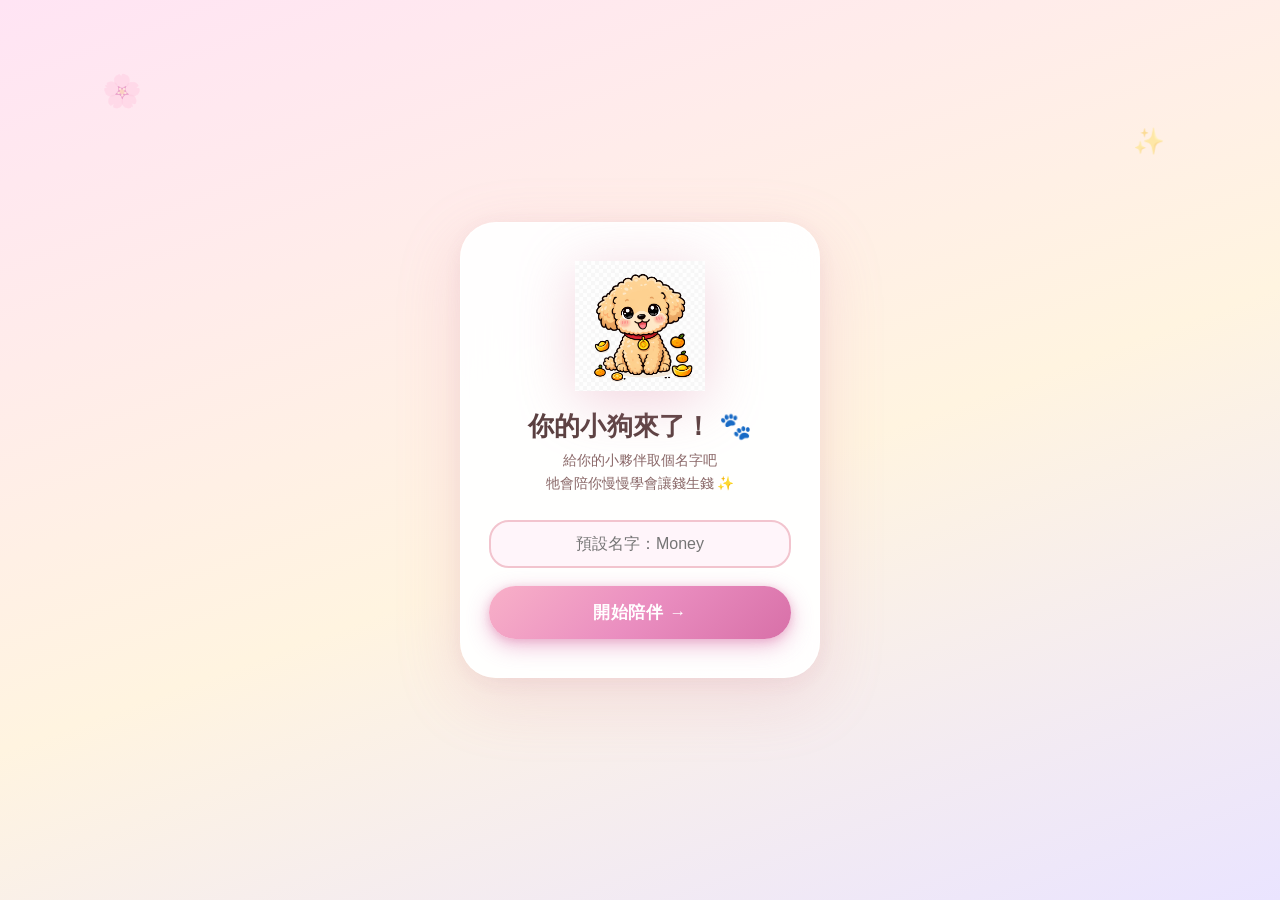
==== commit d3b9a5e3: "Redesign UI with polished mobile pet game aesthetic - Overhaul CSS: game-HUD status bar with coloure" ====
--- a/Money的小世界.html
+++ b/Money的小世界.html
@@ -22,9 +22,13 @@
   --text2:    #8A6868;
   --text3:    #B89898;
   --white:    #FFFFFF;
-  --card:     rgba(255,255,255,0.88);
-  --shadow:   rgba(180,140,140,0.18);
+  --card:     rgba(255,255,255,0.92);
+  --shadow:   rgba(180,140,140,0.16);
+  --shadow2:  rgba(100,60,60,0.10);
   --r-sm: 14px; --r-md: 20px; --r-lg: 28px; --r-xl: 36px;
+  --coin-grad: linear-gradient(135deg,#F0C060,#E89020);
+  --bank-grad: linear-gradient(135deg,#8090F0,#5060D8);
+  --day-grad:  linear-gradient(135deg,#D080E8,#A850C0);
 }
 *{box-sizing:border-box;margin:0;padding:0;-webkit-tap-highlight-color:transparent;}
 html,body{width:100%;height:100%;overflow:hidden;font-family:-apple-system,"SF Pro Display","Noto Sans TC",sans-serif;}
@@ -33,21 +37,55 @@
 /* ═══════════════════════════════════════════
    SCREENS
 ═══════════════════════════════════════════ */
-.screen{position:fixed;inset:0;display:flex;flex-direction:column;align-items:center;transition:opacity .35s,transform .35s;z-index:1;}
+.screen{position:fixed;inset:0;display:flex;flex-direction:column;align-items:center;transition:opacity .38s,transform .38s;z-index:1;}
 .screen.hidden{opacity:0;pointer-events:none;transform:translateY(18px);}
 
 /* ═══════════════════════════════════════════
    NAMING SCREEN
 ═══════════════════════════════════════════ */
-#namingScreen{background:linear-gradient(160deg,#FFF0F4 0%,#FDF4E0 60%,#F0F4FF 100%);justify-content:center;padding:40px 32px;}
-.naming-card{background:var(--card);border-radius:var(--r-xl);padding:36px 28px;width:100%;max-width:360px;text-align:center;box-shadow:0 12px 48px var(--shadow);backdrop-filter:blur(12px);}
-.naming-dog{width:130px;height:130px;object-fit:contain;margin:0 auto 16px;display:block;filter:drop-shadow(0 8px 20px rgba(180,120,120,0.25));animation:float 3s ease-in-out infinite;}
-.naming-title{font-size:1.5rem;font-weight:700;color:var(--text);letter-spacing:.5px;margin-bottom:6px;}
-.naming-sub{font-size:.85rem;color:var(--text2);margin-bottom:22px;line-height:1.5;}
-.naming-input{width:100%;border:2px solid var(--rose);border-radius:var(--r-md);padding:12px 18px;font-size:1rem;text-align:center;color:var(--text);background:#FFF8FA;outline:none;font-family:inherit;transition:border-color .2s;}
-.naming-input:focus{border-color:var(--rose2);}
-.naming-btn{margin-top:16px;width:100%;padding:14px;border-radius:var(--r-lg);background:linear-gradient(135deg,#F2B8C6,#E8A0B4);color:white;border:none;font-size:1rem;font-weight:600;cursor:pointer;letter-spacing:.5px;box-shadow:0 4px 16px rgba(232,160,180,.4);transition:transform .15s,box-shadow .15s;font-family:inherit;}
-.naming-btn:active{transform:scale(.97);}
+#namingScreen{
+  background:linear-gradient(160deg,#FFE4F4 0%,#FFF4E0 55%,#EAE4FF 100%);
+  justify-content:center;padding:40px 28px;
+}
+#namingScreen::before{
+  content:'🌸';position:absolute;top:8%;left:8%;
+  font-size:2rem;opacity:.3;animation:float 4.2s ease-in-out infinite;
+}
+#namingScreen::after{
+  content:'✨';position:absolute;top:14%;right:9%;
+  font-size:1.6rem;opacity:.35;animation:float 3.6s ease-in-out infinite .9s;
+}
+.naming-card{
+  background:rgba(255,255,255,.94);
+  border-radius:var(--r-xl);padding:38px 28px;width:100%;max-width:360px;
+  text-align:center;
+  box-shadow:0 20px 64px rgba(220,140,170,.22),0 4px 20px rgba(180,120,140,.10);
+  backdrop-filter:blur(20px);
+  border:1.5px solid rgba(255,255,255,.9);
+}
+.naming-dog{
+  width:130px;height:130px;object-fit:contain;margin:0 auto 18px;display:block;
+  filter:drop-shadow(0 10px 28px rgba(220,140,170,.38));
+  animation:float 3s ease-in-out infinite;
+}
+.naming-title{font-size:1.65rem;font-weight:800;color:var(--text);letter-spacing:.2px;margin-bottom:6px;}
+.naming-sub{font-size:.86rem;color:var(--text2);margin-bottom:24px;line-height:1.65;}
+.naming-input{
+  width:100%;border:2.5px solid var(--rose);border-radius:var(--r-md);
+  padding:13px 18px;font-size:1rem;text-align:center;color:var(--text);
+  background:rgba(255,244,250,.85);outline:none;font-family:inherit;
+  transition:border-color .2s,box-shadow .2s;
+}
+.naming-input:focus{border-color:var(--rose2);box-shadow:0 0 0 4px rgba(232,160,176,.16);}
+.naming-btn{
+  margin-top:18px;width:100%;padding:15px;border-radius:var(--r-lg);
+  background:linear-gradient(135deg,#F8B0C8,#EA8EC0,#D870A8);
+  color:white;border:none;font-size:1.05rem;font-weight:700;cursor:pointer;
+  letter-spacing:.8px;
+  box-shadow:0 7px 22px rgba(220,110,170,.46),0 2px 8px rgba(200,90,140,.28);
+  transition:transform .15s,box-shadow .15s;font-family:inherit;
+}
+.naming-btn:active{transform:scale(.97);box-shadow:0 3px 10px rgba(220,110,170,.32);}
 
 /* ═══════════════════════════════════════════
    MAIN SCREEN
@@ -56,145 +94,370 @@
 
 /* Room background layers */
 .room-bg{position:fixed;inset:0;z-index:0;transition:all 1.2s ease;}
-.room-bg.room-default{background:linear-gradient(180deg,#FFE8F0 0%,#FFF0E8 35%,#EEE8F8 65%,#E8F0EE 100%);}
-.room-bg.room-park{background:linear-gradient(180deg,#C8E8F8 0%,#D8F0D8 35%,#E8F4E0 65%,#C8E0B8 100%);}
-.room-bg.room-beach{background:linear-gradient(180deg,#B8D8F0 0%,#D0E8F8 35%,#F0D8B8 65%,#E8C890 100%);}
+.room-bg.room-default{
+  background:linear-gradient(180deg,#FFE0F2 0%,#FFF2E8 30%,#EDE8FA 65%,#E4F0EE 100%);
+}
+.room-bg.room-park{
+  background:linear-gradient(180deg,#B0E8FF 0%,#CCEED8 30%,#E4F8DC 65%,#BCDCB0 100%);
+}
+.room-bg.room-beach{
+  background:linear-gradient(180deg,#A4D8F8 0%,#C4E8FF 30%,#F4E0B4 65%,#EAC880 100%);
+}
 
 /* Room decorations */
 .room-deco{position:absolute;z-index:1;pointer-events:none;transition:opacity .6s;}
 
+/* ── FLOATING AMBIENT DECORATIONS ── */
+.room-bg::before{
+  content:'☁️';position:absolute;top:12%;left:6%;font-size:2.4rem;
+  opacity:.22;animation:float 6s ease-in-out infinite;
+}
+.room-bg::after{
+  content:'☁️';position:absolute;top:18%;right:8%;font-size:1.8rem;
+  opacity:.18;animation:float 7s ease-in-out infinite 2s;
+}
+
 /* Top status bar */
-.status-bar{position:relative;z-index:10;width:100%;padding:14px 18px 8px;display:flex;gap:8px;}
-.stat-pill{flex:1;background:var(--card);border-radius:var(--r-md);padding:8px 10px;text-align:center;box-shadow:0 3px 14px var(--shadow);backdrop-filter:blur(10px);}
-.stat-label{font-size:.6rem;color:var(--text3);letter-spacing:.5px;text-transform:uppercase;display:block;margin-bottom:2px;}
-.stat-val{font-size:.95rem;font-weight:700;color:var(--text);display:block;transition:transform .3s;}
+.status-bar{
+  position:relative;z-index:10;width:100%;
+  padding:12px 14px 6px;display:flex;gap:7px;
+}
+
+/* Stat pills – game HUD style */
+.stat-pill{
+  flex:1;background:rgba(255,255,255,.9);
+  border-radius:var(--r-md);padding:10px 8px 9px;text-align:center;
+  box-shadow:0 4px 18px var(--shadow),0 1px 6px var(--shadow2);
+  backdrop-filter:blur(14px);
+  border:1.5px solid rgba(255,255,255,.95);
+  position:relative;overflow:hidden;
+  transition:transform .15s;
+}
+.stat-pill:active{transform:scale(.97);}
+/* coloured top accent stripe */
+.stat-pill::before{
+  content:'';position:absolute;top:0;left:0;right:0;height:3.5px;
+  border-radius:var(--r-md) var(--r-md) 0 0;
+}
+.stat-pill:nth-child(1)::before{background:var(--coin-grad);}
+.stat-pill:nth-child(2)::before{background:var(--bank-grad);}
+.stat-pill:nth-child(3)::before{background:var(--day-grad);}
+.stat-label{
+  font-size:.58rem;color:var(--text3);letter-spacing:.5px;
+  text-transform:uppercase;display:block;margin-bottom:3px;font-weight:600;
+}
+.stat-val{
+  font-size:1rem;font-weight:800;color:var(--text);display:block;
+  transition:transform .3s;
+}
 .stat-val.pop{animation:statpop .4s ease;}
 
 /* Middle — pet area */
-.pet-area{position:relative;z-index:5;flex:1;width:100%;display:flex;flex-direction:column;align-items:center;justify-content:flex-end;padding-bottom:20px;}
+.pet-area{
+  position:relative;z-index:5;flex:1;width:100%;
+  display:flex;flex-direction:column;align-items:center;justify-content:flex-end;
+  padding-bottom:16px;
+}
 
 /* Room decorations shown in pet area */
 .placed-item{position:absolute;font-size:2.2rem;pointer-events:none;transition:opacity .5s;opacity:0;}
 .placed-item.visible{opacity:1;}
 
 /* Pet container */
-.pet-container{position:relative;cursor:pointer;}
-.dog-shadow{width:100px;height:18px;background:radial-gradient(ellipse,rgba(160,100,100,.25) 0%,transparent 70%);border-radius:50%;margin:0 auto;transition:transform .4s;}
+.pet-container{position:relative;cursor:pointer;-webkit-user-select:none;user-select:none;}
+.dog-shadow{
+  width:110px;height:20px;
+  background:radial-gradient(ellipse,rgba(160,100,100,.2) 0%,transparent 70%);
+  border-radius:50%;margin:0 auto;transition:transform .4s;
+}
 .dog-wrap{animation:float 3.2s ease-in-out infinite;}
 .dog-wrap.jump{animation:jump .5s ease;}
 .dog-wrap.shake{animation:wiggle .4s ease;}
-.dog-img{width:160px;height:160px;object-fit:contain;display:block;filter:drop-shadow(0 4px 14px rgba(180,120,120,.2));}
+.dog-img{
+  width:160px;height:160px;object-fit:contain;display:block;
+  filter:drop-shadow(0 6px 20px rgba(200,130,160,.3));
+}
 
 /* Speech bubble */
-.bubble{position:absolute;bottom:calc(100% + 14px);left:50%;transform:translateX(-50%);background:white;border:2px solid var(--rose);border-radius:18px 18px 18px 4px;padding:10px 14px;font-size:.78rem;color:var(--text);line-height:1.5;min-width:160px;max-width:240px;box-shadow:0 4px 18px var(--shadow);opacity:0;pointer-events:none;transition:opacity .25s,transform .25s;transform:translateX(-50%) translateY(6px);z-index:20;text-align:left;white-space:normal;}
+.bubble{
+  position:absolute;bottom:calc(100% + 16px);left:50%;
+  transform:translateX(-50%);background:white;
+  border:2.5px solid var(--rose);border-radius:20px 20px 20px 6px;
+  padding:11px 15px;font-size:.78rem;color:var(--text);line-height:1.55;
+  min-width:160px;max-width:240px;
+  box-shadow:0 6px 22px rgba(200,130,160,.18);
+  opacity:0;pointer-events:none;
+  transition:opacity .25s,transform .25s;
+  transform:translateX(-50%) translateY(6px);z-index:20;
+  text-align:left;white-space:normal;
+}
 .bubble.show{opacity:1;transform:translateX(-50%) translateY(0);}
-.bubble::after{content:"";position:absolute;bottom:-9px;left:16px;border:8px solid transparent;border-top-color:var(--rose);}
-.bubble::before{content:"";position:absolute;bottom:-6px;left:17px;border:7px solid transparent;border-top-color:white;z-index:1;}
+.bubble::after{content:"";position:absolute;bottom:-10px;left:18px;border:9px solid transparent;border-top-color:var(--rose);}
+.bubble::before{content:"";position:absolute;bottom:-7px;left:19px;border:8px solid transparent;border-top-color:white;z-index:1;}
 
 /* Growth badge */
-.growth-tag{background:linear-gradient(135deg,var(--rose),var(--peach));color:white;border-radius:30px;padding:4px 12px;font-size:.7rem;font-weight:600;margin-top:8px;box-shadow:0 2px 8px rgba(240,180,160,.4);}
-
-/* Bottom nav */
-.bottom-nav{position:relative;z-index:10;width:100%;padding:0 16px 20px;}
-.nav-row{display:grid;grid-template-columns:repeat(4,1fr);gap:8px;}
-.nav-btn{background:var(--card);border-radius:var(--r-md);padding:10px 6px;text-align:center;border:none;cursor:pointer;box-shadow:0 3px 14px var(--shadow);transition:transform .15s,background .15s;backdrop-filter:blur(10px);font-family:inherit;}
-.nav-btn:active{transform:scale(.96);}
-.nav-btn .n-icon{font-size:1.4rem;display:block;margin-bottom:3px;}
-.nav-btn .n-label{font-size:.62rem;color:var(--text2);font-weight:500;letter-spacing:.3px;}
+.growth-tag{
+  background:linear-gradient(135deg,var(--rose),var(--peach));
+  color:white;border-radius:30px;padding:5px 16px;
+  font-size:.7rem;font-weight:700;margin-top:10px;
+  box-shadow:0 3px 14px rgba(240,180,160,.46);letter-spacing:.3px;
+}
+
+/* ── BOTTOM NAV ── */
+.bottom-nav{
+  position:relative;z-index:10;width:100%;
+  padding:0 12px calc(env(safe-area-inset-bottom,0px) + 10px);
+}
+.nav-row{
+  display:grid;grid-template-columns:repeat(4,1fr);gap:5px;
+  background:rgba(255,248,252,.88);border-radius:26px;
+  padding:8px 8px 8px;
+  box-shadow:0 -2px 28px rgba(180,110,140,.13),0 8px 36px rgba(180,110,140,.16);
+  backdrop-filter:blur(20px);
+  border:1.5px solid rgba(255,255,255,.92);
+}
+.nav-btn{
+  background:transparent;border-radius:20px;padding:10px 4px 9px;
+  text-align:center;border:none;cursor:pointer;
+  transition:transform .15s,background .18s;font-family:inherit;
+  position:relative;
+}
+.nav-btn:active{transform:scale(.93);}
+.nav-btn.nav-active{
+  background:linear-gradient(160deg,rgba(248,192,210,.55),rgba(255,216,188,.42));
+  box-shadow:0 2px 10px rgba(232,150,180,.2);
+}
+.nav-btn .n-icon{
+  font-size:1.55rem;display:block;margin-bottom:3px;
+  transition:transform .22s cubic-bezier(.34,1.56,.64,1);
+}
+.nav-btn.nav-active .n-icon{transform:scale(1.18) translateY(-1px);}
+.nav-btn .n-label{font-size:.6rem;color:var(--text2);font-weight:600;letter-spacing:.15px;}
+.nav-btn.nav-active .n-label{color:var(--rose2);font-weight:700;}
+/* active dot under label */
+.nav-btn.nav-active::after{
+  content:'';position:absolute;bottom:4px;left:50%;transform:translateX(-50%);
+  width:18px;height:3px;background:linear-gradient(90deg,var(--rose),var(--peach));
+  border-radius:2px;
+}
 
 /* ═══════════════════════════════════════════
    OVERLAYS (shared)
 ═══════════════════════════════════════════ */
-.overlay{position:fixed;inset:0;z-index:50;display:flex;flex-direction:column;align-items:center;justify-content:flex-end;pointer-events:none;opacity:0;transition:opacity .3s;}
+.overlay{
+  position:fixed;inset:0;z-index:50;display:flex;flex-direction:column;
+  align-items:center;justify-content:flex-end;
+  pointer-events:none;opacity:0;transition:opacity .3s;
+}
 .overlay.open{pointer-events:all;opacity:1;}
-.overlay-backdrop{position:absolute;inset:0;background:rgba(80,50,50,.28);backdrop-filter:blur(3px);}
-.overlay-sheet{position:relative;z-index:1;width:100%;max-width:480px;background:var(--cream);border-radius:28px 28px 0 0;padding:20px 20px 36px;max-height:88vh;overflow-y:auto;transform:translateY(40px);transition:transform .35s cubic-bezier(.34,1.56,.64,1);box-shadow:0 -8px 40px rgba(120,80,80,.18);}
+.overlay-backdrop{
+  position:absolute;inset:0;
+  background:rgba(60,25,40,.3);backdrop-filter:blur(4px);
+}
+.overlay-sheet{
+  position:relative;z-index:1;width:100%;max-width:480px;
+  background:linear-gradient(180deg,#FFFAFE 0%,#FDF8F2 100%);
+  border-radius:32px 32px 0 0;
+  padding:20px 20px calc(env(safe-area-inset-bottom,0px) + 30px);
+  max-height:88vh;overflow-y:auto;
+  transform:translateY(40px);
+  transition:transform .38s cubic-bezier(.34,1.56,.64,1);
+  box-shadow:0 -8px 50px rgba(150,70,100,.18);
+}
 .overlay.open .overlay-sheet{transform:translateY(0);}
-.sheet-handle{width:38px;height:4px;background:rgba(160,120,120,.3);border-radius:2px;margin:0 auto 16px;}
-.sheet-title{font-size:1.1rem;font-weight:700;color:var(--text);margin-bottom:14px;letter-spacing:.3px;}
-.close-btn{position:absolute;top:18px;right:20px;background:rgba(160,120,120,.12);border:none;border-radius:50%;width:30px;height:30px;cursor:pointer;font-size:1rem;display:flex;align-items:center;justify-content:center;color:var(--text2);}
+.sheet-handle{
+  width:40px;height:4.5px;
+  background:linear-gradient(90deg,rgba(232,160,180,.4),rgba(255,210,180,.4));
+  border-radius:3px;margin:0 auto 18px;
+}
+.sheet-title{font-size:1.15rem;font-weight:800;color:var(--text);margin-bottom:16px;letter-spacing:.2px;}
+.close-btn{
+  position:absolute;top:18px;right:18px;
+  background:rgba(232,160,176,.14);border:none;border-radius:50%;
+  width:32px;height:32px;cursor:pointer;font-size:1rem;
+  display:flex;align-items:center;justify-content:center;color:var(--text2);
+  transition:background .15s;
+}
+.close-btn:active{background:rgba(232,160,176,.3);}
 
 /* ═══════════════════════════════════════════
    MINIGAME OVERLAY
 ═══════════════════════════════════════════ */
-#gameOverlay .overlay-sheet{background:linear-gradient(160deg,#FFF0F8,#FFF8F0);padding-bottom:40px;}
-.game-canvas-wrap{position:relative;background:linear-gradient(180deg,#F8EEFF,#FFF4EC);border-radius:var(--r-lg);overflow:hidden;margin:0 auto;width:100%;max-width:340px;}
+#gameOverlay .overlay-sheet{background:linear-gradient(165deg,#FFF0F8 0%,#FFF8F0 100%);}
+.game-canvas-wrap{
+  position:relative;
+  background:linear-gradient(180deg,#F2EEFF,#FFF4EC);
+  border-radius:var(--r-lg);overflow:hidden;margin:0 auto;
+  width:100%;max-width:340px;
+  box-shadow:inset 0 2px 14px rgba(160,110,210,.12),0 4px 20px var(--shadow);
+}
 #gameCanvas{display:block;width:100%;border-radius:var(--r-lg);}
 .game-meta{display:flex;justify-content:space-between;align-items:center;margin-bottom:12px;padding:0 4px;}
-.game-timer{font-size:1.5rem;font-weight:800;color:var(--rose2);}
-.game-score-label{font-size:.85rem;color:var(--text2);}
-.game-score-val{font-size:1.4rem;font-weight:700;color:var(--gold2);}
-.game-start-btn{margin-top:14px;width:100%;padding:13px;border-radius:var(--r-lg);background:linear-gradient(135deg,#F8B8D0,#F0A0C0);color:white;border:none;font-size:1rem;font-weight:600;cursor:pointer;font-family:inherit;box-shadow:0 4px 16px rgba(240,160,192,.4);transition:transform .15s;}
+.game-timer{font-size:1.6rem;font-weight:900;color:var(--rose2);}
+.game-score-label{font-size:.82rem;color:var(--text2);}
+.game-score-val{font-size:1.5rem;font-weight:800;color:var(--gold2);}
+.game-start-btn{
+  margin-top:14px;width:100%;padding:14px;border-radius:var(--r-lg);
+  background:linear-gradient(135deg,#F8B8D0,#F090BE);
+  color:white;border:none;font-size:1rem;font-weight:700;cursor:pointer;
+  font-family:inherit;
+  box-shadow:0 6px 20px rgba(240,144,190,.44);transition:transform .15s;
+}
 .game-start-btn:active{transform:scale(.97);}
 .game-result{text-align:center;padding:16px;display:none;}
 .game-result-icon{font-size:3rem;display:block;}
 .game-result-title{font-size:1.2rem;font-weight:700;color:var(--text);margin:8px 0 4px;}
-.game-result-coins{font-size:1rem;color:var(--gold2);font-weight:600;}
-.game-result-btn{margin-top:14px;padding:12px 32px;border-radius:var(--r-lg);background:linear-gradient(135deg,var(--gold),var(--gold2));color:white;border:none;font-size:.95rem;font-weight:600;cursor:pointer;font-family:inherit;}
+.game-result-coins{font-size:1rem;color:var(--gold2);font-weight:700;}
+.game-result-btn{
+  margin-top:14px;padding:12px 36px;border-radius:var(--r-lg);
+  background:linear-gradient(135deg,var(--gold),var(--gold2));
+  color:white;border:none;font-size:.95rem;font-weight:700;cursor:pointer;
+  font-family:inherit;box-shadow:0 4px 16px rgba(212,168,64,.42);
+}
 
 /* ═══════════════════════════════════════════
    BANK OVERLAY
 ═══════════════════════════════════════════ */
-.bank-balance-card{background:linear-gradient(135deg,#F8D0E0,#F0C8D8);border-radius:var(--r-lg);padding:18px;margin-bottom:14px;text-align:center;}
-.bank-balance-label{font-size:.75rem;color:rgba(255,255,255,.8);letter-spacing:.5px;margin-bottom:4px;}
-.bank-balance-num{font-size:2rem;font-weight:800;color:white;}
-.bank-interest-label{font-size:.72rem;color:rgba(255,255,255,.75);margin-top:4px;}
+.bank-balance-card{
+  background:linear-gradient(135deg,#7888F4,#5058DC);
+  border-radius:var(--r-lg);padding:20px 18px;margin-bottom:16px;text-align:center;
+  box-shadow:0 8px 26px rgba(80,88,220,.36);
+}
+.bank-balance-label{
+  font-size:.72rem;color:rgba(255,255,255,.72);letter-spacing:.8px;
+  text-transform:uppercase;margin-bottom:6px;font-weight:600;display:block;
+}
+.bank-balance-num{font-size:2.2rem;font-weight:900;color:white;letter-spacing:-1px;}
+.bank-interest-label{font-size:.72rem;color:rgba(255,255,255,.68);margin-top:5px;}
 .bank-input-row{display:flex;gap:8px;margin-bottom:10px;}
-.bank-input{flex:1;border:2px solid var(--rose);border-radius:var(--r-md);padding:10px 14px;font-size:1rem;color:var(--text);background:#FFF8FA;outline:none;font-family:inherit;}
-.bank-action-row{display:grid;grid-template-columns:1fr 1fr;gap:8px;margin-bottom:14px;}
-.bank-btn{padding:11px;border-radius:var(--r-md);border:none;font-size:.88rem;font-weight:600;cursor:pointer;font-family:inherit;transition:transform .15s;}
+.bank-input{
+  flex:1;border:2px solid var(--rose);border-radius:var(--r-md);
+  padding:11px 14px;font-size:1rem;color:var(--text);
+  background:#FFF8FA;outline:none;font-family:inherit;
+  transition:border-color .2s,box-shadow .2s;
+}
+.bank-input:focus{border-color:var(--rose2);box-shadow:0 0 0 4px rgba(232,160,176,.12);}
+.bank-action-row{display:grid;grid-template-columns:1fr 1fr;gap:8px;margin-bottom:16px;}
+.bank-btn{
+  padding:12px;border-radius:var(--r-md);border:none;
+  font-size:.9rem;font-weight:700;cursor:pointer;font-family:inherit;
+  transition:transform .15s,box-shadow .15s;
+}
 .bank-btn:active{transform:scale(.97);}
-.bank-btn.deposit{background:linear-gradient(135deg,#C8E8C8,#A8D8A8);color:#3A6A3A;}
-.bank-btn.withdraw{background:linear-gradient(135deg,#F8D8D0,#F0C0B8);color:#7A3A3A;}
-.bank-record-title{font-size:.78rem;color:var(--text3);margin-bottom:8px;letter-spacing:.5px;}
-.bank-record-item{background:var(--card);border-radius:var(--r-sm);padding:9px 12px;margin-bottom:6px;display:flex;justify-content:space-between;align-items:center;font-size:.8rem;}
+.bank-btn.deposit{
+  background:linear-gradient(135deg,#B8EAB8,#88CC88);
+  color:#1A5A1A;box-shadow:0 3px 12px rgba(136,204,136,.4);
+}
+.bank-btn.withdraw{
+  background:linear-gradient(135deg,#F8D0C4,#F0A898);
+  color:#7A2828;box-shadow:0 3px 12px rgba(240,168,152,.4);
+}
+.bank-record-title{
+  font-size:.72rem;color:var(--text3);margin-bottom:9px;
+  letter-spacing:.7px;font-weight:700;text-transform:uppercase;
+}
+.bank-record-item{
+  background:var(--card);border-radius:var(--r-sm);padding:10px 13px;
+  margin-bottom:6px;display:flex;justify-content:space-between;
+  align-items:center;font-size:.8rem;
+  box-shadow:0 2px 8px var(--shadow2);
+  border:1px solid rgba(255,255,255,.8);
+}
 .bank-record-type{color:var(--text2);display:flex;align-items:center;gap:5px;}
-.bank-record-amt{font-weight:700;}
-.bank-record-amt.pos{color:#5A9A5A;}
-.bank-record-amt.neg{color:#C06060;}
-.bank-hint{background:linear-gradient(135deg,#FFF4D0,#FFECC0);border-radius:var(--r-md);padding:12px 14px;font-size:.75rem;color:#7A6030;line-height:1.6;margin-top:10px;}
+.bank-record-amt{font-weight:800;}
+.bank-record-amt.pos{color:#2E8A2E;}
+.bank-record-amt.neg{color:#B84040;}
+.bank-hint{
+  background:linear-gradient(135deg,#FFF6D0,#FFEEC0);
+  border-radius:var(--r-md);padding:13px 15px;
+  font-size:.75rem;color:#7A5E20;line-height:1.65;margin-top:12px;
+  border:1px solid rgba(240,196,80,.2);
+}
 
 /* ═══════════════════════════════════════════
    INTERACT OVERLAY
 ═══════════════════════════════════════════ */
-.interact-grid{display:grid;grid-template-columns:repeat(3,1fr);gap:10px;margin-bottom:14px;}
-.interact-card{background:var(--card);border-radius:var(--r-md);padding:14px 8px;text-align:center;cursor:pointer;border:2px solid transparent;transition:all .2s;box-shadow:0 3px 12px var(--shadow);}
-.interact-card:active{transform:scale(.96);}
-.interact-card.active{border-color:var(--rose);background:#FFF4F8;}
-.interact-icon{font-size:1.8rem;display:block;margin-bottom:5px;}
-.interact-name{font-size:.75rem;font-weight:600;color:var(--text);display:block;}
-.interact-cost{font-size:.65rem;color:var(--text3);margin-top:2px;display:block;}
-.pet-mood-bar{background:rgba(160,120,120,.1);border-radius:30px;height:8px;overflow:hidden;margin:8px 0;}
-.pet-mood-fill{height:100%;background:linear-gradient(90deg,var(--rose),var(--peach));border-radius:30px;transition:width .6s cubic-bezier(.34,1.56,.64,1);}
+.interact-grid{display:grid;grid-template-columns:repeat(3,1fr);gap:10px;margin-bottom:16px;}
+.interact-card{
+  background:var(--card);border-radius:var(--r-md);padding:16px 8px;
+  text-align:center;cursor:pointer;border:2px solid transparent;
+  transition:all .2s;box-shadow:0 4px 14px var(--shadow);
+  border:1.5px solid rgba(255,255,255,.85);
+}
+.interact-card:active{transform:scale(.95);}
+.interact-card.active{border-color:var(--rose)!important;background:#FFF2F6;box-shadow:0 4px 18px rgba(232,160,176,.28);}
+.interact-icon{font-size:2rem;display:block;margin-bottom:6px;}
+.interact-name{font-size:.76rem;font-weight:700;color:var(--text);display:block;}
+.interact-cost{font-size:.65rem;color:var(--text3);margin-top:3px;display:block;}
+.pet-mood-bar{background:rgba(160,120,120,.1);border-radius:30px;height:9px;overflow:hidden;margin:8px 0;}
+.pet-mood-fill{
+  height:100%;
+  background:linear-gradient(90deg,#F8B4CE,#FFCCA8);
+  border-radius:30px;
+  transition:width .6s cubic-bezier(.34,1.56,.64,1);
+  box-shadow:0 1px 6px rgba(248,180,206,.4);
+}
 
 /* ═══════════════════════════════════════════
    SHOP OVERLAY
 ═══════════════════════════════════════════ */
-.shop-tabs{display:flex;gap:6px;margin-bottom:14px;overflow-x:auto;padding-bottom:2px;}
-.shop-tab{padding:7px 14px;border-radius:30px;border:none;font-size:.78rem;font-weight:600;cursor:pointer;white-space:nowrap;font-family:inherit;transition:all .2s;}
-.shop-tab.active{background:linear-gradient(135deg,var(--rose),var(--rose2));color:white;box-shadow:0 3px 10px rgba(232,160,176,.4);}
-.shop-tab:not(.active){background:var(--card);color:var(--text2);}
+.shop-tabs{display:flex;gap:6px;margin-bottom:16px;overflow-x:auto;padding-bottom:2px;}
+.shop-tab{
+  padding:8px 16px;border-radius:30px;border:none;
+  font-size:.78rem;font-weight:700;cursor:pointer;white-space:nowrap;
+  font-family:inherit;transition:all .2s;
+}
+.shop-tab.active{
+  background:linear-gradient(135deg,var(--rose),var(--rose2));
+  color:white;box-shadow:0 4px 14px rgba(232,160,176,.44);
+}
+.shop-tab:not(.active){
+  background:rgba(255,255,255,.72);color:var(--text2);
+  border:1.5px solid rgba(232,160,176,.22);
+}
 .shop-grid{display:grid;grid-template-columns:repeat(3,1fr);gap:8px;}
-.shop-item{background:var(--card);border-radius:var(--r-md);padding:12px 8px;text-align:center;cursor:pointer;border:2px solid transparent;box-shadow:0 3px 12px var(--shadow);transition:all .2s;position:relative;}
+.shop-item{
+  background:var(--card);border-radius:var(--r-md);padding:13px 8px;
+  text-align:center;cursor:pointer;border:2px solid transparent;
+  box-shadow:0 3px 14px var(--shadow);transition:all .2s;position:relative;
+  border:1.5px solid rgba(255,255,255,.8);
+}
 .shop-item:active{transform:scale(.96);}
-.shop-item.owned{border-color:var(--sage);opacity:.75;cursor:default;}
-.shop-item.locked{opacity:.45;cursor:not-allowed;}
-.shop-item-icon{font-size:1.8rem;display:block;margin-bottom:4px;}
-.shop-item-name{font-size:.7rem;font-weight:600;color:var(--text);display:block;line-height:1.3;margin-bottom:3px;}
-.shop-item-price{font-size:.65rem;color:var(--gold2);font-weight:700;display:block;}
-.shop-item-badge{position:absolute;top:4px;right:4px;background:var(--sage);color:white;border-radius:8px;padding:1px 5px;font-size:.55rem;font-weight:700;}
-.shop-item-lock{position:absolute;top:4px;right:4px;font-size:.75rem;}
+.shop-item.owned{border-color:var(--sage)!important;opacity:.75;cursor:default;}
+.shop-item.locked{opacity:.4;cursor:not-allowed;}
+.shop-item-icon{font-size:2rem;display:block;margin-bottom:5px;}
+.shop-item-name{font-size:.7rem;font-weight:700;color:var(--text);display:block;line-height:1.3;margin-bottom:3px;}
+.shop-item-price{font-size:.65rem;color:var(--gold2);font-weight:800;display:block;}
+.shop-item-badge{
+  position:absolute;top:5px;right:5px;
+  background:linear-gradient(135deg,#B8D4C0,#88B898);
+  color:white;border-radius:8px;padding:2px 6px;font-size:.55rem;font-weight:800;
+}
+.shop-item-lock{position:absolute;top:5px;right:5px;font-size:.75rem;}
 .shop-owned-label{font-size:.6rem;color:var(--text3);}
 
 /* ═══════════════════════════════════════════
    TOAST
 ═══════════════════════════════════════════ */
-.toast{position:fixed;top:80px;left:50%;transform:translateX(-50%) translateY(-20px);background:rgba(60,40,40,.85);color:white;border-radius:30px;padding:9px 22px;font-size:.8rem;opacity:0;transition:all .3s;z-index:200;pointer-events:none;white-space:nowrap;backdrop-filter:blur(8px);}
+.toast{
+  position:fixed;top:80px;left:50%;
+  transform:translateX(-50%) translateY(-20px);
+  background:rgba(50,25,38,.88);color:white;border-radius:30px;
+  padding:10px 24px;font-size:.82rem;opacity:0;
+  transition:all .3s;z-index:200;pointer-events:none;
+  white-space:nowrap;backdrop-filter:blur(12px);
+  box-shadow:0 4px 20px rgba(0,0,0,.14);
+}
 .toast.show{opacity:1;transform:translateX(-50%) translateY(0);}
 
 /* Float coin */
-.float-coin{position:fixed;pointer-events:none;font-weight:700;font-size:1rem;color:var(--gold2);z-index:300;animation:coinrise 1.3s ease forwards;}
-@keyframes coinrise{0%{opacity:1;transform:translateY(0) scale(1)}100%{opacity:0;transform:translateY(-70px) scale(.7)}}
+.float-coin{
+  position:fixed;pointer-events:none;font-weight:800;font-size:1.05rem;
+  color:var(--gold2);z-index:300;
+  animation:coinrise 1.3s ease forwards;
+  text-shadow:0 2px 8px rgba(212,168,64,.45);
+}
+@keyframes coinrise{0%{opacity:1;transform:translateY(0) scale(1)}100%{opacity:0;transform:translateY(-80px) scale(.7)}}
 
 /* ═══════════════════════════════════════════
    ANIMATIONS
@@ -204,6 +467,7 @@
 @keyframes wiggle{0%,100%{transform:rotate(0)}25%{transform:rotate(-7deg)}75%{transform:rotate(7deg)}}
 @keyframes statpop{0%,100%{transform:scale(1)}40%{transform:scale(1.3)}}
 @keyframes shimmer{0%{background-position:-200px 0}100%{background-position:200px 0}}
+@keyframes popIn{0%{transform:scale(0.8);opacity:0}100%{transform:scale(1);opacity:1}}
 
 /* ═══════════════════════════════════════════
    GROWTH STAGE OVERLAYS (visual filters)
@@ -280,19 +544,19 @@
   <!-- Bottom nav -->
   <div class="bottom-nav">
     <div class="nav-row">
-      <button class="nav-btn" onclick="openGame()">
+      <button class="nav-btn" id="navGame" onclick="openGame()">
         <span class="n-icon">🧱</span>
         <span class="n-label">搬磚賺錢</span>
       </button>
-      <button class="nav-btn" onclick="openBank()">
+      <button class="nav-btn" id="navBank" onclick="openBank()">
         <span class="n-icon">🏦</span>
         <span class="n-label">錢寶寶銀行</span>
       </button>
-      <button class="nav-btn" onclick="openInteract()">
+      <button class="nav-btn" id="navInteract" onclick="openInteract()">
         <span class="n-icon">🎀</span>
         <span class="n-label">互動</span>
       </button>
-      <button class="nav-btn" onclick="openShop()">
+      <button class="nav-btn" id="navShop" onclick="openShop()">
         <span class="n-icon">🛍</span>
         <span class="n-label">商店</span>
       </button>
@@ -741,11 +1005,20 @@
    OVERLAY CONTROL
 ═══════════════════════════════════════════ */
 function openOverlay(id){document.getElementById(id).classList.add("open");}
-function closeOverlay(id){document.getElementById(id).classList.remove("open");}
-function openBank(){openOverlay("bankOverlay");updateHUD();}
-function openInteract(){openOverlay("interactOverlay");updateHUD();}
-function openShop(){openOverlay("shopOverlay");renderShop("accessory");}
-function openGame(){openOverlay("gameOverlay");resetGame();}
+function closeOverlay(id){
+  document.getElementById(id).classList.remove("open");
+  document.querySelectorAll(".nav-btn").forEach(b=>b.classList.remove("nav-active"));
+}
+const _navMap={"bankOverlay":"navBank","interactOverlay":"navInteract","shopOverlay":"navShop","gameOverlay":"navGame"};
+function _setNavActive(overlayId){
+  document.querySelectorAll(".nav-btn").forEach(b=>b.classList.remove("nav-active"));
+  const btn=document.getElementById(_navMap[overlayId]);
+  if(btn)btn.classList.add("nav-active");
+}
+function openBank(){openOverlay("bankOverlay");_setNavActive("bankOverlay");updateHUD();}
+function openInteract(){openOverlay("interactOverlay");_setNavActive("interactOverlay");updateHUD();}
+function openShop(){openOverlay("shopOverlay");_setNavActive("shopOverlay");renderShop("accessory");}
+function openGame(){openOverlay("gameOverlay");_setNavActive("gameOverlay");resetGame();}
 
 /* ═══════════════════════════════════════════
    BANK
